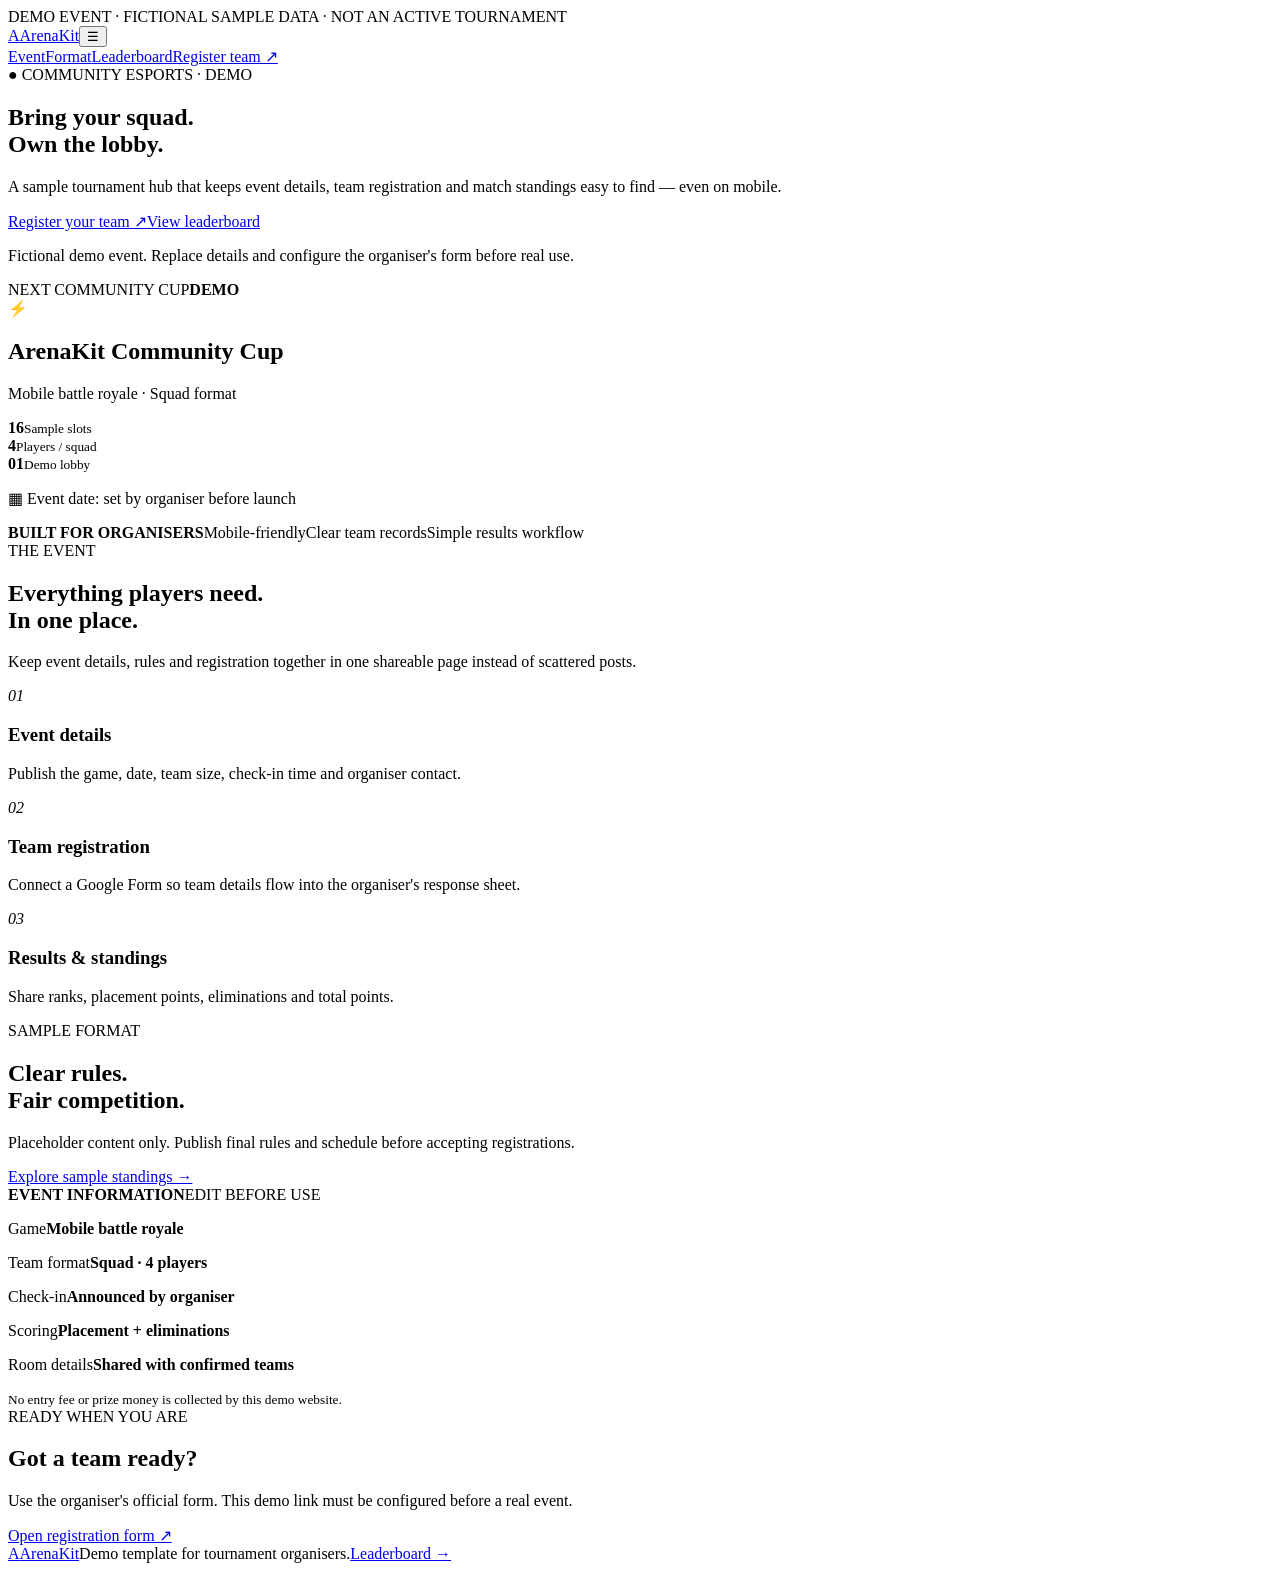
==== index.html @ d6eea29c "Add ArenaKit tournament demo: index.html" ====
<!doctype html>
<html lang="en"><head><meta charset="utf-8"><meta name="viewport" content="width=device-width,initial-scale=1"><meta name="description" content="Tournament setup demo for esports organisers"><title>ArenaKit — Community Cup</title><link rel="stylesheet" href="assets/styles.css"><script defer src="assets/config.js"></script><script defer src="assets/app.js"></script></head>
<body><div class="announcement">DEMO EVENT · FICTIONAL SAMPLE DATA · NOT AN ACTIVE TOURNAMENT</div>
<header class="wrap header"><a class="brand" href="#home"><span class="mark">A</span>ArenaKit</a><button id="menuToggle" aria-label="Toggle navigation" aria-expanded="false">☰</button><nav><a href="#event">Event</a><a href="#format">Format</a><a href="leaderboard.html">Leaderboard</a><a class="navcta" id="navRegister" href="#register">Register team ↗</a></nav></header>
<main id="home"><section class="hero wrap"><div><div class="eyebrow">● COMMUNITY ESPORTS · DEMO</div><h1>Bring your squad.<br><span>Own the lobby.</span></h1><p class="lead">A sample tournament hub that keeps event details, team registration and match standings easy to find — even on mobile.</p><div class="actions"><a class="btn primary" id="heroRegister" href="#register">Register your team ↗</a><a class="btn" href="leaderboard.html">View leaderboard</a></div><p class="note">Fictional demo event. Replace details and configure the organiser's form before real use.</p></div>
<div class="event-card"><div class="topline"><span>NEXT COMMUNITY CUP</span><b class="pill">DEMO</b></div><div class="gameicon">⚡</div><h2>ArenaKit Community Cup</h2><p class="muted">Mobile battle royale · Squad format</p><div class="stats"><div><strong>16</strong><small>Sample slots</small></div><div><strong>4</strong><small>Players / squad</small></div><div><strong>01</strong><small>Demo lobby</small></div></div><p class="muted">▦ Event date: set by organiser before launch</p></div></section>
<div class="strip"><div class="wrap stripin"><b>BUILT FOR ORGANISERS</b><span>Mobile-friendly</span><span>Clear team records</span><span>Simple results workflow</span></div></div>
<section class="wrap section" id="event"><div class="heading"><div><div class="eyebrow">THE EVENT</div><h2>Everything players need.<br><span>In one place.</span></h2></div><p class="muted">Keep event details, rules and registration together in one shareable page instead of scattered posts.</p></div><div class="cards"><article><i>01</i><h3>Event details</h3><p>Publish the game, date, team size, check-in time and organiser contact.</p></article><article><i>02</i><h3>Team registration</h3><p>Connect a Google Form so team details flow into the organiser's response sheet.</p></article><article><i>03</i><h3>Results & standings</h3><p>Share ranks, placement points, eliminations and total points.</p></article></div></section>
<section class="format" id="format"><div class="wrap formatin"><div><div class="eyebrow">SAMPLE FORMAT</div><h2>Clear rules.<br><span>Fair competition.</span></h2><p class="muted">Placeholder content only. Publish final rules and schedule before accepting registrations.</p><a class="textlink" href="leaderboard.html">Explore sample standings →</a></div><div class="rules"><div class="topline"><b>EVENT INFORMATION</b><span class="pill">EDIT BEFORE USE</span></div><p><span>Game</span><strong>Mobile battle royale</strong></p><p><span>Team format</span><strong>Squad · 4 players</strong></p><p><span>Check-in</span><strong>Announced by organiser</strong></p><p><span>Scoring</span><strong>Placement + eliminations</strong></p><p><span>Room details</span><strong>Shared with confirmed teams</strong></p><small>No entry fee or prize money is collected by this demo website.</small></div></div></section>
<section class="wrap section" id="register"><div class="register"><div><div class="eyebrow">READY WHEN YOU ARE</div><h2>Got a team ready?</h2><p class="muted">Use the organiser's official form. This demo link must be configured before a real event.</p></div><a class="btn primary" id="registerButton" href="#register">Open registration form ↗</a></div></section></main>
<footer><div class="wrap foot"><a class="brand" href="#home"><span class="mark">A</span>ArenaKit</a><span>Demo template for tournament organisers.</span><a href="leaderboard.html">Leaderboard →</a></div></footer></body></html>
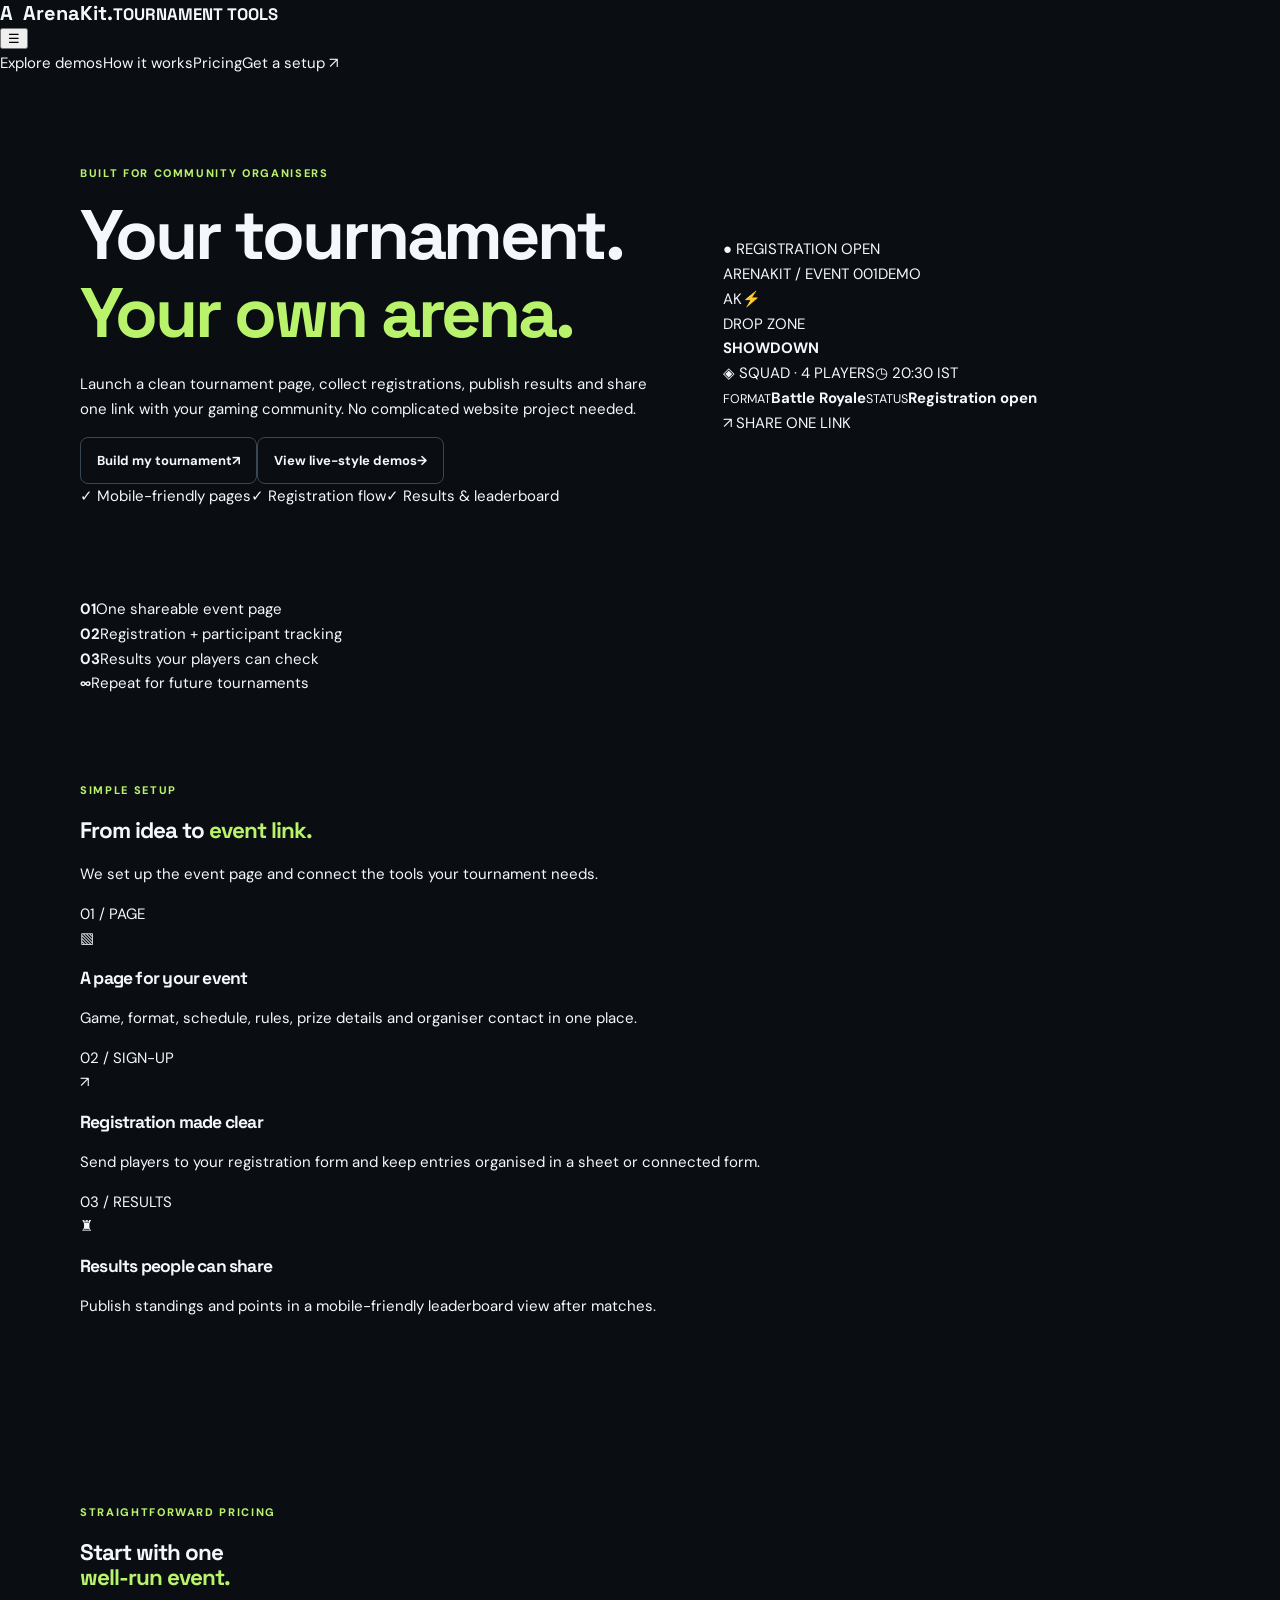
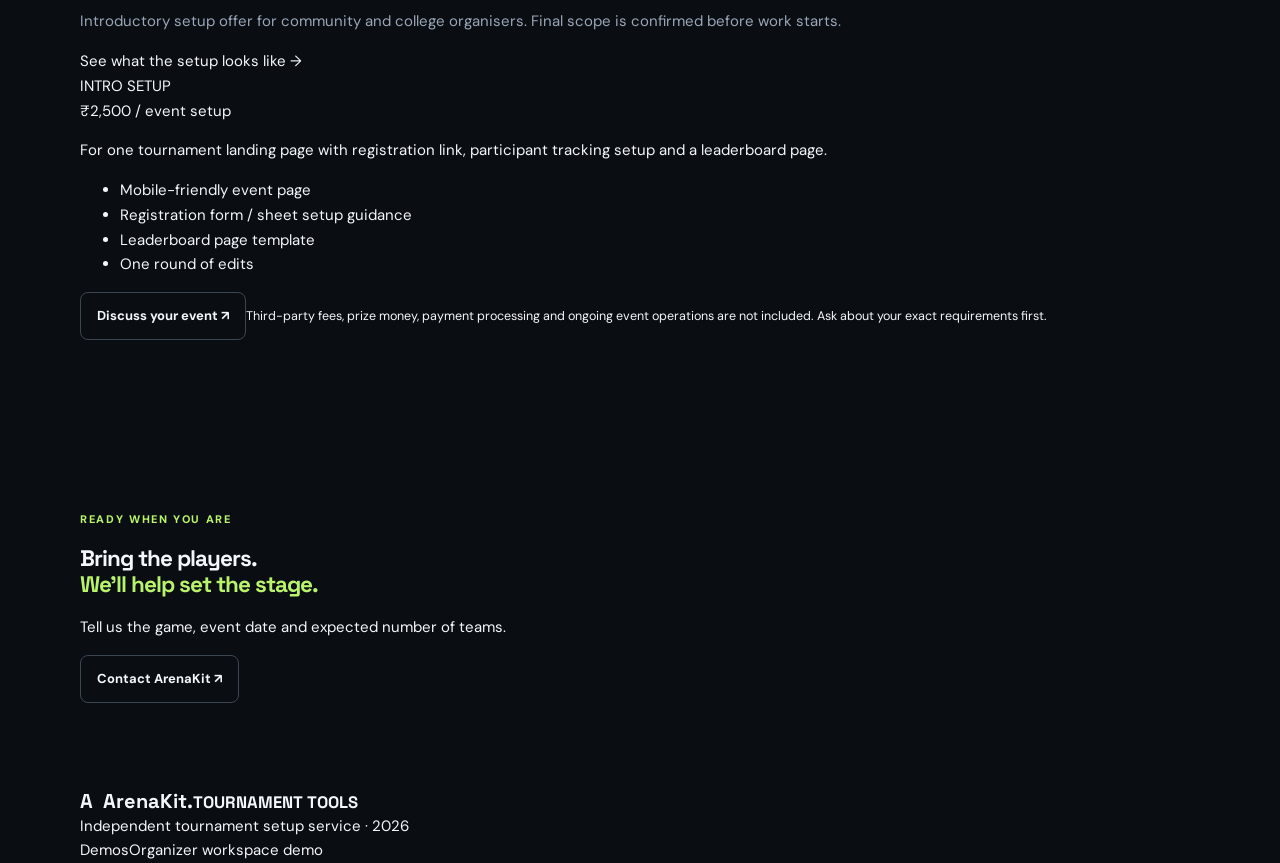
==== commit 856e6814: "Build ArenaKit multi-event MVP" ====
--- a/index.html
+++ b/index.html
@@ -1,11 +1,19 @@
 <!doctype html>
-<html lang="en"><head><meta charset="utf-8"><meta name="viewport" content="width=device-width,initial-scale=1"><meta name="description" content="Tournament setup demo for esports organisers"><title>ArenaKit — Community Cup</title><link rel="stylesheet" href="assets/styles.css"><script defer src="assets/config.js"></script><script defer src="assets/app.js"></script></head>
-<body><div class="announcement">DEMO EVENT · FICTIONAL SAMPLE DATA · NOT AN ACTIVE TOURNAMENT</div>
-<header class="wrap header"><a class="brand" href="#home"><span class="mark">A</span>ArenaKit</a><button id="menuToggle" aria-label="Toggle navigation" aria-expanded="false">☰</button><nav><a href="#event">Event</a><a href="#format">Format</a><a href="leaderboard.html">Leaderboard</a><a class="navcta" id="navRegister" href="#register">Register team ↗</a></nav></header>
-<main id="home"><section class="hero wrap"><div><div class="eyebrow">● COMMUNITY ESPORTS · DEMO</div><h1>Bring your squad.<br><span>Own the lobby.</span></h1><p class="lead">A sample tournament hub that keeps event details, team registration and match standings easy to find — even on mobile.</p><div class="actions"><a class="btn primary" id="heroRegister" href="#register">Register your team ↗</a><a class="btn" href="leaderboard.html">View leaderboard</a></div><p class="note">Fictional demo event. Replace details and configure the organiser's form before real use.</p></div>
-<div class="event-card"><div class="topline"><span>NEXT COMMUNITY CUP</span><b class="pill">DEMO</b></div><div class="gameicon">⚡</div><h2>ArenaKit Community Cup</h2><p class="muted">Mobile battle royale · Squad format</p><div class="stats"><div><strong>16</strong><small>Sample slots</small></div><div><strong>4</strong><small>Players / squad</small></div><div><strong>01</strong><small>Demo lobby</small></div></div><p class="muted">▦ Event date: set by organiser before launch</p></div></section>
-<div class="strip"><div class="wrap stripin"><b>BUILT FOR ORGANISERS</b><span>Mobile-friendly</span><span>Clear team records</span><span>Simple results workflow</span></div></div>
-<section class="wrap section" id="event"><div class="heading"><div><div class="eyebrow">THE EVENT</div><h2>Everything players need.<br><span>In one place.</span></h2></div><p class="muted">Keep event details, rules and registration together in one shareable page instead of scattered posts.</p></div><div class="cards"><article><i>01</i><h3>Event details</h3><p>Publish the game, date, team size, check-in time and organiser contact.</p></article><article><i>02</i><h3>Team registration</h3><p>Connect a Google Form so team details flow into the organiser's response sheet.</p></article><article><i>03</i><h3>Results & standings</h3><p>Share ranks, placement points, eliminations and total points.</p></article></div></section>
-<section class="format" id="format"><div class="wrap formatin"><div><div class="eyebrow">SAMPLE FORMAT</div><h2>Clear rules.<br><span>Fair competition.</span></h2><p class="muted">Placeholder content only. Publish final rules and schedule before accepting registrations.</p><a class="textlink" href="leaderboard.html">Explore sample standings →</a></div><div class="rules"><div class="topline"><b>EVENT INFORMATION</b><span class="pill">EDIT BEFORE USE</span></div><p><span>Game</span><strong>Mobile battle royale</strong></p><p><span>Team format</span><strong>Squad · 4 players</strong></p><p><span>Check-in</span><strong>Announced by organiser</strong></p><p><span>Scoring</span><strong>Placement + eliminations</strong></p><p><span>Room details</span><strong>Shared with confirmed teams</strong></p><small>No entry fee or prize money is collected by this demo website.</small></div></div></section>
-<section class="wrap section" id="register"><div class="register"><div><div class="eyebrow">READY WHEN YOU ARE</div><h2>Got a team ready?</h2><p class="muted">Use the organiser's official form. This demo link must be configured before a real event.</p></div><a class="btn primary" id="registerButton" href="#register">Open registration form ↗</a></div></section></main>
-<footer><div class="wrap foot"><a class="brand" href="#home"><span class="mark">A</span>ArenaKit</a><span>Demo template for tournament organisers.</span><a href="leaderboard.html">Leaderboard →</a></div></footer></body></html>+<html lang="en">
+<head>
+  <meta charset="utf-8"><meta name="viewport" content="width=device-width,initial-scale=1">
+  <meta name="theme-color" content="#090b12">
+  <meta name="description" content="Tournament pages, registrations and leaderboards for esports organisers. Launch your next event with ArenaKit.">
+  <title>ArenaKit — Esports tournament setup, simplified</title>
+  <link rel="stylesheet" href="assets/styles.css">
+</head>
+<body data-page="home">
+<header class="site-header"><a class="brand" href="index.html"><span class="brand-mark">A</span><span>ArenaKit<span class="brand-dot">.</span><small>TOURNAMENT TOOLS</small></span></a><button class="menu-toggle" aria-label="Toggle menu" onclick="document.querySelector('.nav-links').classList.toggle('open')">☰</button><nav class="nav-links"><a href="events.html">Explore demos</a><a href="#how-it-works">How it works</a><a href="#pricing">Pricing</a><a class="nav-cta" href="mailto:hello@arenakit.in?subject=ArenaKit%20setup%20enquiry">Get a setup ↗</a></nav></header>
+<main>
+<section class="hero wrap"><div class="hero-copy"><div class="eyebrow"><span class="pulse"></span> BUILT FOR COMMUNITY ORGANISERS</div><h1>Your tournament.<br><span class="gradient-text">Your own arena.</span></h1><p class="hero-lead">Launch a clean tournament page, collect registrations, publish results and share one link with your gaming community. No complicated website project needed.</p><div class="hero-actions"><a class="btn btn-primary" href="mailto:hello@arenakit.in?subject=I%20want%20an%20ArenaKit%20setup">Build my tournament <span>↗</span></a><a class="btn btn-ghost" href="events.html">View live-style demos <span>→</span></a></div><div class="trust-row"><span>✓ Mobile-friendly pages</span><span>✓ Registration flow</span><span>✓ Results & leaderboard</span></div></div><div class="hero-art"><div class="art-orbit orbit-one"></div><div class="art-orbit orbit-two"></div><div class="floating-tag tag-top">● REGISTRATION OPEN</div><div class="game-card"><div class="game-card-top"><span class="mini-label">ARENAKIT / EVENT 001</span><span class="live-pill">DEMO</span></div><div class="game-emblem">AK<span>⚡</span></div><div class="game-title">DROP ZONE<br><b>SHOWDOWN</b></div><div class="game-meta"><span>◈ SQUAD · 4 PLAYERS</span><span>◷ 20:30 IST</span></div><div class="game-card-bottom"><span><small>FORMAT</small><b>Battle Royale</b></span><span><small>STATUS</small><b class="green">Registration open</b></span></div><div class="fake-progress"><i></i></div></div><div class="floating-tag tag-bottom">↗ SHARE ONE LINK</div></div></section>
+<section class="metrics wrap"><div><strong>01</strong><span>One shareable event page</span></div><div><strong>02</strong><span>Registration + participant tracking</span></div><div><strong>03</strong><span>Results your players can check</span></div><div><strong>∞</strong><span>Repeat for future tournaments</span></div></section>
+<section class="section wrap" id="how-it-works"><div class="section-heading"><div class="eyebrow">SIMPLE SETUP</div><h2>From idea to <span class="gradient-text">event link.</span></h2><p>We set up the event page and connect the tools your tournament needs.</p></div><div class="feature-grid"><article class="feature-card"><span class="feature-number">01 / PAGE</span><div class="feature-icon">▧</div><h3>A page for your event</h3><p>Game, format, schedule, rules, prize details and organiser contact in one place.</p></article><article class="feature-card"><span class="feature-number">02 / SIGN-UP</span><div class="feature-icon">↗</div><h3>Registration made clear</h3><p>Send players to your registration form and keep entries organised in a sheet or connected form.</p></article><article class="feature-card"><span class="feature-number">03 / RESULTS</span><div class="feature-icon">♜</div><h3>Results people can share</h3><p>Publish standings and points in a mobile-friendly leaderboard view after matches.</p></article></div></section>
+<section class="section section-alt" id="pricing"><div class="wrap pricing-layout"><div><div class="eyebrow">STRAIGHTFORWARD PRICING</div><h2>Start with one<br><span class="gradient-text">well-run event.</span></h2><p class="muted">Introductory setup offer for community and college organisers. Final scope is confirmed before work starts.</p><a class="text-link" href="events.html">See what the setup looks like →</a></div><div class="price-card"><span class="price-label">INTRO SETUP</span><div class="price">₹2,500<span> / event setup</span></div><p>For one tournament landing page with registration link, participant tracking setup and a leaderboard page.</p><ul><li>Mobile-friendly event page</li><li>Registration form / sheet setup guidance</li><li>Leaderboard page template</li><li>One round of edits</li></ul><a class="btn btn-primary btn-full" href="mailto:hello@arenakit.in?subject=ArenaKit%20intro%20setup">Discuss your event ↗</a><small class="fine-print">Third-party fees, prize money, payment processing and ongoing event operations are not included. Ask about your exact requirements first.</small></div></div></section>
+<section class="section wrap final-cta"><div class="eyebrow">READY WHEN YOU ARE</div><h2>Bring the players.<br><span class="gradient-text">We’ll help set the stage.</span></h2><p>Tell us the game, event date and expected number of teams.</p><a class="btn btn-primary" href="mailto:hello@arenakit.in?subject=ArenaKit%20tournament%20setup%20enquiry">Contact ArenaKit ↗</a></section>
+</main><footer class="site-footer wrap"><a class="brand" href="index.html"><span class="brand-mark">A</span><span>ArenaKit<span class="brand-dot">.</span><small>TOURNAMENT TOOLS</small></span></a><span>Independent tournament setup service · <span id="year"></span></span><div><a href="events.html">Demos</a><a href="organizer.html">Organizer workspace demo</a></div></footer><script>document.getElementById('year').textContent=new Date().getFullYear()</script>
+</body></html>
--- a/assets/styles.css
+++ b/assets/styles.css
@@ -0,0 +1 @@
+@import url('https://fonts.googleapis.com/css2?family=DM+Sans:wght@400;500;600;700&family=Space+Grotesk:wght@500;600;700&display=swap');:root{--bg:#0a0d12;--panel:#111720;--line:#293441;--text:#f4f7fb;--muted:#9aa7b8;--green:#b8f36b}*{box-sizing:border-box}html{scroll-behavior:smooth}body{margin:0;background:var(--bg);color:var(--text);font:15px/1.65 'DM Sans',sans-serif}a{color:inherit;text-decoration:none}.wrap{width:min(1120px,calc(100% - 40px));margin:auto}.announcement{text-align:center;background:var(--green);color:#11170c;padding:7px;font-size:10px;font-weight:800;letter-spacing:.12em}.header{min-height:76px;display:flex;align-items:center;justify-content:space-between;border-bottom:1px solid #ffffff10;gap:20px}.brand{display:flex;align-items:center;gap:10px;font:700 20px 'Space Grotesk',sans-serif}.mark{display:grid;place-items:center;width:30px;height:30px;background:var(--green);color:#10150c;border-radius:8px}.header nav{display:flex;align-items:center;gap:26px;font-size:13px;color:#bdc7d2}.navcta{border:1px solid #536345;border-radius:8px;padding:9px 12px;color:var(--green)}#menuToggle{display:none}.hero{display:grid;grid-template-columns:1.1fr .9fr;gap:60px;align-items:center;padding-block:88px}.eyebrow{font-size:11px;letter-spacing:.15em;font-weight:800;color:var(--green);margin-bottom:14px}h1,h2,h3{font-family:'Space Grotesk',sans-serif;line-height:1.12;letter-spacing:-.045em}h1{font-size:clamp(42px,6vw,70px);margin:0 0 20px}h1 span,h2 span{color:var(--green)}.lead{color:#aab5c3;max-width:520px;line-height:1.85}.actions{display:flex;gap:12px;flex-wrap:wrap;margin-top:26px}.btn{display:inline-flex;align-items:center;justify-content:center;padding:12px 16px;border:1px solid #3b4653;border-radius:8px;font-size:13px;font-weight:700}.primary{background:var(--green);color:#11170c;border-color:var(--green)}.note{font-size:11px;color:#7f8b9a;margin-top:18px}.event-card,.rules,.cards article,.register{border:1px solid var(--line);border-radius:13px;background:linear-gradient(145deg,#17212c,#10151c);padding:25px}.topline{display:flex;justify-content:space-between;gap:12px;align-items:center;font-size:10px;letter-spacing:.1em;color:#9eabb9}.pill{border:1px solid #536345;color:var(--green);border-radius:30px;padding:4px 8px;font-size:9px}.gameicon{display:grid;place-items:center;width:55px;height:55px;margin-top:25px;background:#b8f36b18;border:1px solid #b8f36b44;border-radius:12px;font-size:26px}.event-card h2{font-size:23px;margin:18px 0 5px}.muted{color:var(--muted)}.stats{display:grid;grid-template-columns:repeat(3,1fr);padding:20px 0;border-block:1px solid var(--line);margin:22px 0}.stats div{display:flex;flex-direction:column}.stats strong{font:700 23px 'Space Grotesk'}.stats small{font-size:10px;color:var(--muted)}.strip{border-block:1px solid #202a35;background:#0e131a}.stripin{display:flex;justify-content:space-between;gap:15px;flex-wrap:wrap;padding:19px 0;font-size:11px;color:#aab5c3}.stripin b{color:var(--green);letter-spacing:.1em}.section{padding-block:85px}.heading{display:flex;justify-content:space-between;gap:40px;align-items:end;margin-bottom:30px}.heading h2,.format h2{font-size:clamp(30px,4vw,43px);margin:0}.heading>p{max-width:390px;font-size:13px}.cards{display:grid;grid-template-columns:repeat(3,1fr);gap:15px}.cards article{background:var(--panel)}.cards i{display:grid;place-items:center;width:36px;height:36px;border-radius:8px;background:#b8f36b18;color:var(--green);font-style:normal;font-weight:700;font-size:12px}.cards h3{font-size:18px;margin:22px 0 8px}.cards p{font-size:13px;color:var(--muted);margin:0}.format{background:#0e131a;border-block:1px solid #202a35;padding:80px 0}.formatin{display:grid;grid-template-columns:.8fr 1.2fr;gap:80px;align-items:center}.textlink{color:var(--green);font-size:13px}.formatin>div>p{font-size:13px}.rules{background:var(--panel)}.rules p{display:flex;justify-content:space-between;gap:15px;padding:12px 0;border-bottom:1px solid var(--line);font-size:12px;margin:0}.rules p span,.rules small{color:var(--muted)}.rules p strong{text-align:right}.rules small{display:block;margin-top:15px;font-size:10px}.register{display:flex;align-items:center;justify-content:space-between;gap:20px;background:#141e17;border-color:#35442e}.register h2{margin:0;font-size:28px}.register p{font-size:13px;margin-bottom:0;max-width:600px}.foot{min-height:80px;display:flex;align-items:center;justify-content:space-between;gap:18px;border-top:1px solid #202a35;font-size:11px;color:var(--muted)}.board{padding-block:45px 85px;min-height:70vh}.board h1{font-size:clamp(42px,5vw,60px);margin:10px 0}.tablewrap{overflow:auto;border:1px solid var(--line);border-radius:10px;margin-top:28px}table{border-collapse:collapse;width:100%;min-width:650px;text-align:left;background:var(--panel)}th,td{padding:15px 18px;border-bottom:1px solid var(--line);font-size:12px}th{color:var(--muted);font-size:10px;text-transform:uppercase;letter-spacing:.08em;background:#151e29}td:last-child{color:var(--green);font-weight:800}.notice{padding:15px;border:1px solid var(--line);border-radius:9px;color:var(--muted);font-size:11px}.header nav.open{display:flex}@media(max-width:760px){.hero{grid-template-columns:1fr;gap:35px;padding-block:60px}.heading{display:block}.formatin{grid-template-columns:1fr;gap:30px}.stripin{justify-content:center}.stripin b{width:100%;text-align:center}.cards{grid-template-columns:1fr}.register{align-items:flex-start;flex-direction:column}}@media(max-width:560px){.wrap{width:calc(100% - 30px)}.header{min-height:65px}.header nav{display:none;position:absolute;top:110px;left:15px;right:15px;z-index:4;flex-direction:column;align-items:stretch;background:#111720;border:1px solid var(--line);border-radius:10px;padding:12px}.header nav a{padding:8px}.header #menuToggle{display:block;background:transparent;color:white;border:1px solid var(--line);border-radius:7px;padding:8px 12px}.hero h1{font-size:43px}.section{padding-block:60px}.format{padding:60px 0}.foot{padding:18px 0;flex-wrap:wrap}.foot span{order:3;width:100%}.register{padding:20px}}@media(prefers-reduced-motion:reduce){html{scroll-behavior:auto}}
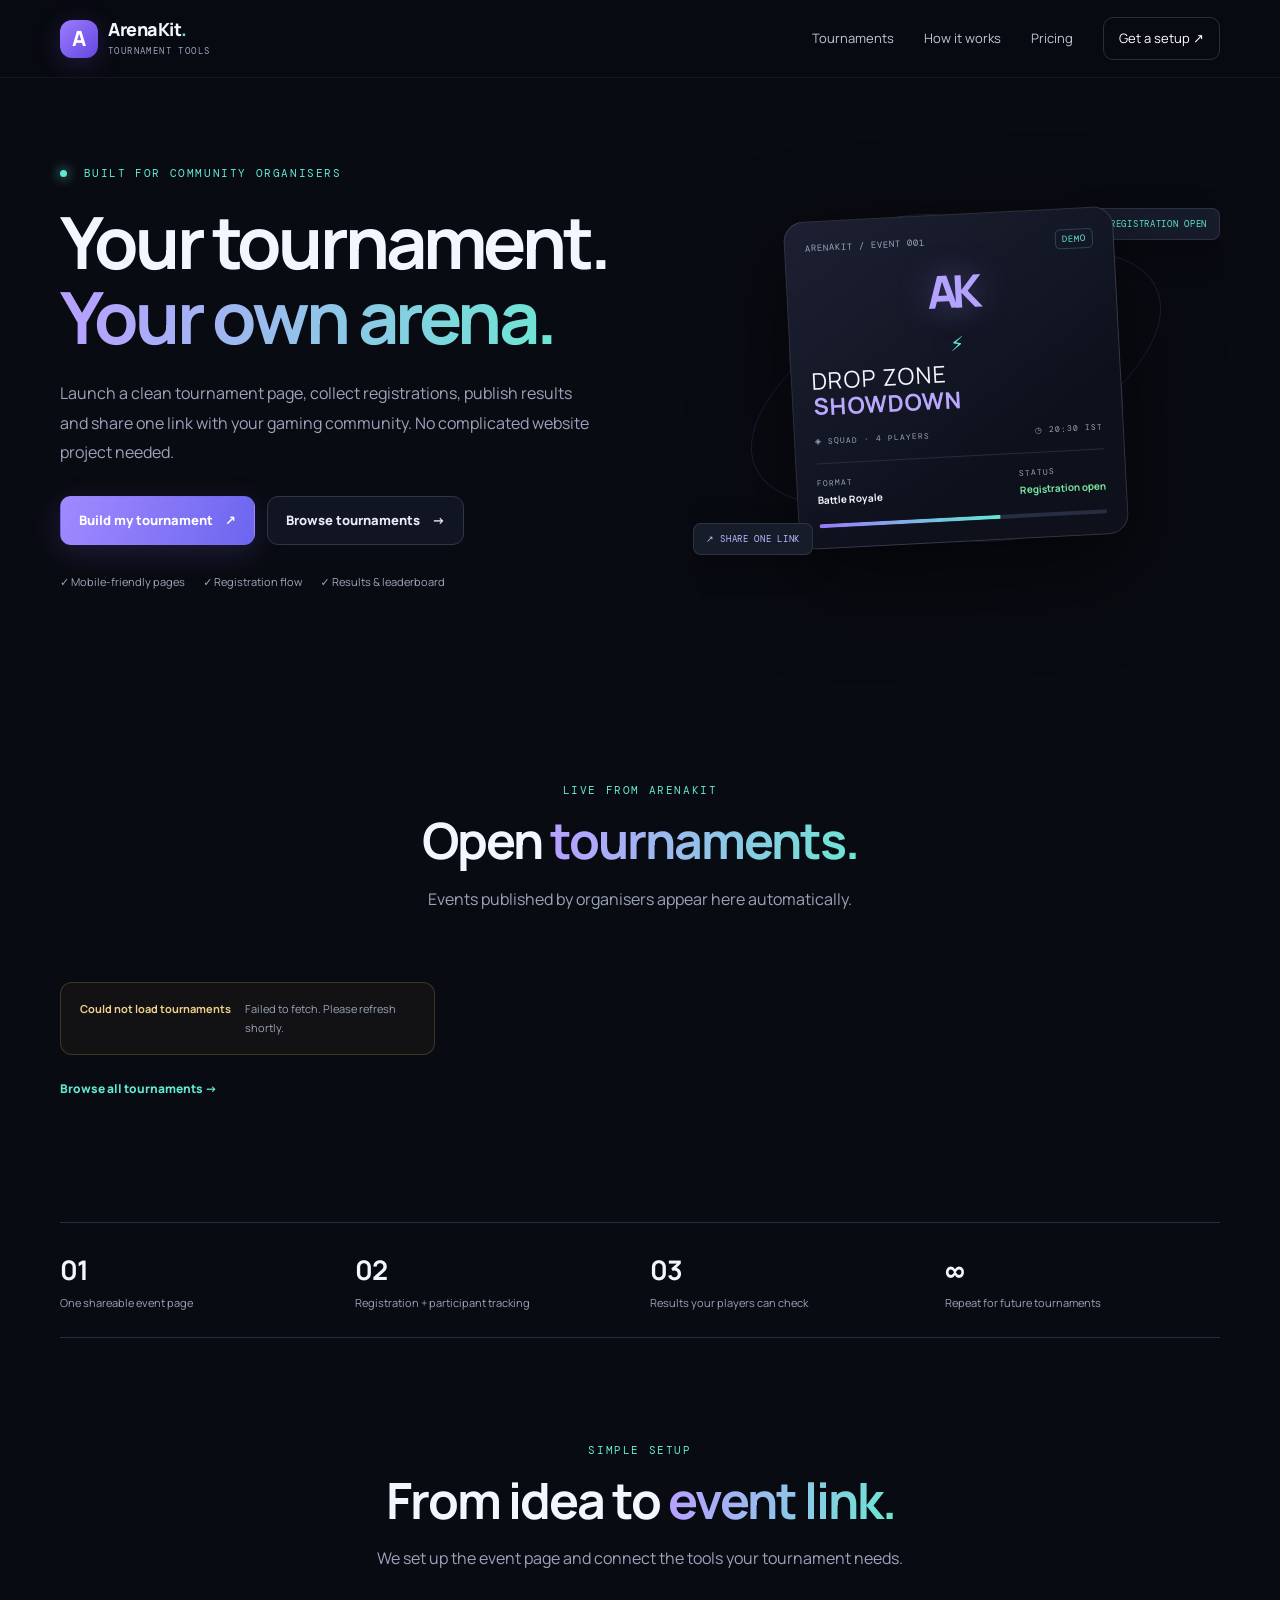
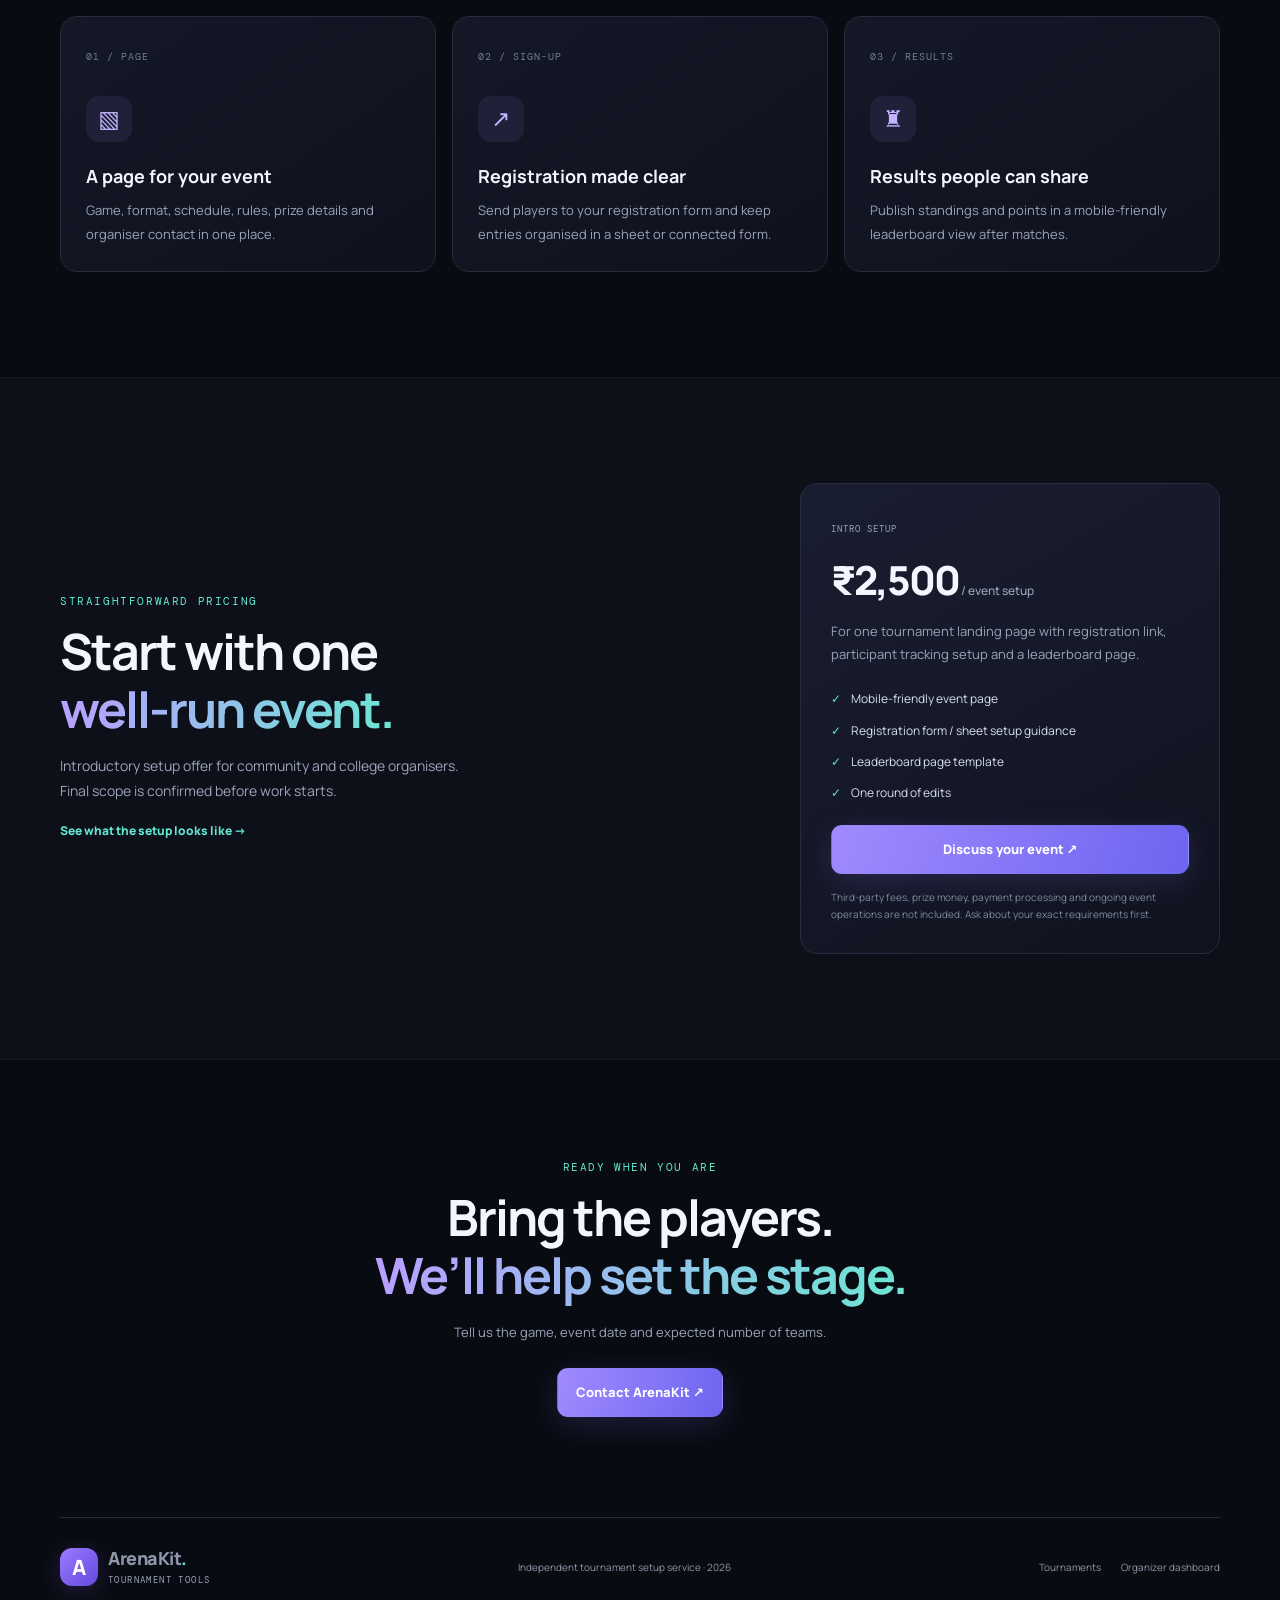
==== commit 24ac804c: "Show live tournaments on ArenaKit homepage" ====
--- a/index.html
+++ b/index.html
@@ -8,12 +8,25 @@
   <link rel="stylesheet" href="assets/styles.css">
 </head>
 <body data-page="home">
-<header class="site-header"><a class="brand" href="index.html"><span class="brand-mark">A</span><span>ArenaKit<span class="brand-dot">.</span><small>TOURNAMENT TOOLS</small></span></a><button class="menu-toggle" aria-label="Toggle menu" onclick="document.querySelector('.nav-links').classList.toggle('open')">☰</button><nav class="nav-links"><a href="events.html">Explore demos</a><a href="#how-it-works">How it works</a><a href="#pricing">Pricing</a><a class="nav-cta" href="mailto:hello@arenakit.in?subject=ArenaKit%20setup%20enquiry">Get a setup ↗</a></nav></header>
+<header class="site-header"><a class="brand" href="index.html"><span class="brand-mark">A</span><span>ArenaKit<span class="brand-dot">.</span><small>TOURNAMENT TOOLS</small></span></a><button class="menu-toggle" aria-label="Toggle menu" onclick="document.querySelector('.nav-links').classList.toggle('open')">☰</button><nav class="nav-links"><a href="events.html">Tournaments</a><a href="#how-it-works">How it works</a><a href="#pricing">Pricing</a><a class="nav-cta" href="mailto:hello@arenakit.in?subject=ArenaKit%20setup%20enquiry">Get a setup ↗</a></nav></header>
 <main>
-<section class="hero wrap"><div class="hero-copy"><div class="eyebrow"><span class="pulse"></span> BUILT FOR COMMUNITY ORGANISERS</div><h1>Your tournament.<br><span class="gradient-text">Your own arena.</span></h1><p class="hero-lead">Launch a clean tournament page, collect registrations, publish results and share one link with your gaming community. No complicated website project needed.</p><div class="hero-actions"><a class="btn btn-primary" href="mailto:hello@arenakit.in?subject=I%20want%20an%20ArenaKit%20setup">Build my tournament <span>↗</span></a><a class="btn btn-ghost" href="events.html">View live-style demos <span>→</span></a></div><div class="trust-row"><span>✓ Mobile-friendly pages</span><span>✓ Registration flow</span><span>✓ Results & leaderboard</span></div></div><div class="hero-art"><div class="art-orbit orbit-one"></div><div class="art-orbit orbit-two"></div><div class="floating-tag tag-top">● REGISTRATION OPEN</div><div class="game-card"><div class="game-card-top"><span class="mini-label">ARENAKIT / EVENT 001</span><span class="live-pill">DEMO</span></div><div class="game-emblem">AK<span>⚡</span></div><div class="game-title">DROP ZONE<br><b>SHOWDOWN</b></div><div class="game-meta"><span>◈ SQUAD · 4 PLAYERS</span><span>◷ 20:30 IST</span></div><div class="game-card-bottom"><span><small>FORMAT</small><b>Battle Royale</b></span><span><small>STATUS</small><b class="green">Registration open</b></span></div><div class="fake-progress"><i></i></div></div><div class="floating-tag tag-bottom">↗ SHARE ONE LINK</div></div></section>
+<section class="hero wrap"><div class="hero-copy"><div class="eyebrow"><span class="pulse"></span> BUILT FOR COMMUNITY ORGANISERS</div><h1>Your tournament.<br><span class="gradient-text">Your own arena.</span></h1><p class="hero-lead">Launch a clean tournament page, collect registrations, publish results and share one link with your gaming community. No complicated website project needed.</p><div class="hero-actions"><a class="btn btn-primary" href="mailto:hello@arenakit.in?subject=I%20want%20an%20ArenaKit%20setup">Build my tournament <span>↗</span></a><a class="btn btn-ghost" href="events.html">Browse tournaments <span>→</span></a></div><div class="trust-row"><span>✓ Mobile-friendly pages</span><span>✓ Registration flow</span><span>✓ Results & leaderboard</span></div></div><div class="hero-art"><div class="art-orbit orbit-one"></div><div class="art-orbit orbit-two"></div><div class="floating-tag tag-top">● REGISTRATION OPEN</div><div class="game-card"><div class="game-card-top"><span class="mini-label">ARENAKIT / EVENT 001</span><span class="live-pill">DEMO</span></div><div class="game-emblem">AK<span>⚡</span></div><div class="game-title">DROP ZONE<br><b>SHOWDOWN</b></div><div class="game-meta"><span>◈ SQUAD · 4 PLAYERS</span><span>◷ 20:30 IST</span></div><div class="game-card-bottom"><span><small>FORMAT</small><b>Battle Royale</b></span><span><small>STATUS</small><b class="green">Registration open</b></span></div><div class="fake-progress"><i></i></div></div><div class="floating-tag tag-bottom">↗ SHARE ONE LINK</div></div></section>
+<section class="section wrap" id="live-tournaments"><div class="section-heading"><div class="eyebrow">LIVE FROM ARENAKIT</div><h2>Open <span class="gradient-text">tournaments.</span></h2><p>Events published by organisers appear here automatically.</p></div><div id="home-event-grid" class="event-grid"><div class="empty-state">Loading tournaments…</div></div><p style="margin-top:20px"><a class="text-link" href="events.html">Browse all tournaments →</a></p></section>
 <section class="metrics wrap"><div><strong>01</strong><span>One shareable event page</span></div><div><strong>02</strong><span>Registration + participant tracking</span></div><div><strong>03</strong><span>Results your players can check</span></div><div><strong>∞</strong><span>Repeat for future tournaments</span></div></section>
 <section class="section wrap" id="how-it-works"><div class="section-heading"><div class="eyebrow">SIMPLE SETUP</div><h2>From idea to <span class="gradient-text">event link.</span></h2><p>We set up the event page and connect the tools your tournament needs.</p></div><div class="feature-grid"><article class="feature-card"><span class="feature-number">01 / PAGE</span><div class="feature-icon">▧</div><h3>A page for your event</h3><p>Game, format, schedule, rules, prize details and organiser contact in one place.</p></article><article class="feature-card"><span class="feature-number">02 / SIGN-UP</span><div class="feature-icon">↗</div><h3>Registration made clear</h3><p>Send players to your registration form and keep entries organised in a sheet or connected form.</p></article><article class="feature-card"><span class="feature-number">03 / RESULTS</span><div class="feature-icon">♜</div><h3>Results people can share</h3><p>Publish standings and points in a mobile-friendly leaderboard view after matches.</p></article></div></section>
 <section class="section section-alt" id="pricing"><div class="wrap pricing-layout"><div><div class="eyebrow">STRAIGHTFORWARD PRICING</div><h2>Start with one<br><span class="gradient-text">well-run event.</span></h2><p class="muted">Introductory setup offer for community and college organisers. Final scope is confirmed before work starts.</p><a class="text-link" href="events.html">See what the setup looks like →</a></div><div class="price-card"><span class="price-label">INTRO SETUP</span><div class="price">₹2,500<span> / event setup</span></div><p>For one tournament landing page with registration link, participant tracking setup and a leaderboard page.</p><ul><li>Mobile-friendly event page</li><li>Registration form / sheet setup guidance</li><li>Leaderboard page template</li><li>One round of edits</li></ul><a class="btn btn-primary btn-full" href="mailto:hello@arenakit.in?subject=ArenaKit%20intro%20setup">Discuss your event ↗</a><small class="fine-print">Third-party fees, prize money, payment processing and ongoing event operations are not included. Ask about your exact requirements first.</small></div></div></section>
 <section class="section wrap final-cta"><div class="eyebrow">READY WHEN YOU ARE</div><h2>Bring the players.<br><span class="gradient-text">We’ll help set the stage.</span></h2><p>Tell us the game, event date and expected number of teams.</p><a class="btn btn-primary" href="mailto:hello@arenakit.in?subject=ArenaKit%20tournament%20setup%20enquiry">Contact ArenaKit ↗</a></section>
-</main><footer class="site-footer wrap"><a class="brand" href="index.html"><span class="brand-mark">A</span><span>ArenaKit<span class="brand-dot">.</span><small>TOURNAMENT TOOLS</small></span></a><span>Independent tournament setup service · <span id="year"></span></span><div><a href="events.html">Demos</a><a href="organizer.html">Organizer workspace demo</a></div></footer><script>document.getElementById('year').textContent=new Date().getFullYear()</script>
-</body></html>+</main><footer class="site-footer wrap"><a class="brand" href="index.html"><span class="brand-mark">A</span><span>ArenaKit<span class="brand-dot">.</span><small>TOURNAMENT TOOLS</small></span></a><span>Independent tournament setup service · <span id="year"></span></span><div><a href="events.html">Tournaments</a><a href="organizer.html">Organizer dashboard</a></div></footer><script>document.getElementById('year').textContent=new Date().getFullYear()</script>
+<script src="assets/config.js"></script><script>
+(async function(){
+ const root=document.getElementById("home-event-grid"); if(!root)return;
+ const api=(window.ARENAKIT_CONFIG||{}).apiBase||"https://arenakit-api.onrender.com";
+ const esc=v=>String(v??"").replace(/[&<>"']/g,c=>({"&":"&amp;","<":"&lt;",">":"&gt;",'"':"&quot;","'":"&#39;"}[c]));
+ const cover=g=>String(g).toLowerCase().includes("valorant")?"cover-valorant":String(g).toLowerCase().includes("free fire")?"cover-fire":"cover-bgmi";
+ try{
+  const res=await fetch(api+"/api/tournaments"); if(!res.ok)throw new Error("API returned "+res.status);
+  const events=await res.json();
+  root.innerHTML=events.length?events.slice(0,3).map(e=>'<article class="event-card"><div class="event-cover '+cover(e.game)+'"><span class="game-chip">'+esc(e.game)+'</span><span class="cover-mark">AK<span>⚡</span></span><span class="cover-status">REGISTRATION OPEN</span></div><div class="event-card-body"><div class="event-meta"><span>◈ '+esc(e.format)+'</span><span>◷ '+esc(e.location)+'</span></div><h2>'+esc(e.name)+'</h2><p>'+esc(e.description||"Tournament hosted on ArenaKit.")+'</p><div class="event-card-footer"><span class="demo-label">'+esc(e.registration_count||0)+' registered · '+esc(e.slots)+' slots</span><a class="text-link" href="tournament.html?id='+e.id+'">View tournament →</a></div></div></article>').join(""):'<div class="empty-state">No tournaments published yet. Organisers can create one from the organizer dashboard.</div>';
+ }catch(e){root.innerHTML='<div class="notice notice-warn"><b>Could not load tournaments</b><span>'+esc(e.message)+'. Please refresh shortly.</span></div>';}
+})();
+</script></body></html>
--- a/assets/styles.css
+++ b/assets/styles.css
@@ -1 +1,5 @@
-@import url('https://fonts.googleapis.com/css2?family=DM+Sans:wght@400;500;600;700&family=Space+Grotesk:wght@500;600;700&display=swap');:root{--bg:#0a0d12;--panel:#111720;--line:#293441;--text:#f4f7fb;--muted:#9aa7b8;--green:#b8f36b}*{box-sizing:border-box}html{scroll-behavior:smooth}body{margin:0;background:var(--bg);color:var(--text);font:15px/1.65 'DM Sans',sans-serif}a{color:inherit;text-decoration:none}.wrap{width:min(1120px,calc(100% - 40px));margin:auto}.announcement{text-align:center;background:var(--green);color:#11170c;padding:7px;font-size:10px;font-weight:800;letter-spacing:.12em}.header{min-height:76px;display:flex;align-items:center;justify-content:space-between;border-bottom:1px solid #ffffff10;gap:20px}.brand{display:flex;align-items:center;gap:10px;font:700 20px 'Space Grotesk',sans-serif}.mark{display:grid;place-items:center;width:30px;height:30px;background:var(--green);color:#10150c;border-radius:8px}.header nav{display:flex;align-items:center;gap:26px;font-size:13px;color:#bdc7d2}.navcta{border:1px solid #536345;border-radius:8px;padding:9px 12px;color:var(--green)}#menuToggle{display:none}.hero{display:grid;grid-template-columns:1.1fr .9fr;gap:60px;align-items:center;padding-block:88px}.eyebrow{font-size:11px;letter-spacing:.15em;font-weight:800;color:var(--green);margin-bottom:14px}h1,h2,h3{font-family:'Space Grotesk',sans-serif;line-height:1.12;letter-spacing:-.045em}h1{font-size:clamp(42px,6vw,70px);margin:0 0 20px}h1 span,h2 span{color:var(--green)}.lead{color:#aab5c3;max-width:520px;line-height:1.85}.actions{display:flex;gap:12px;flex-wrap:wrap;margin-top:26px}.btn{display:inline-flex;align-items:center;justify-content:center;padding:12px 16px;border:1px solid #3b4653;border-radius:8px;font-size:13px;font-weight:700}.primary{background:var(--green);color:#11170c;border-color:var(--green)}.note{font-size:11px;color:#7f8b9a;margin-top:18px}.event-card,.rules,.cards article,.register{border:1px solid var(--line);border-radius:13px;background:linear-gradient(145deg,#17212c,#10151c);padding:25px}.topline{display:flex;justify-content:space-between;gap:12px;align-items:center;font-size:10px;letter-spacing:.1em;color:#9eabb9}.pill{border:1px solid #536345;color:var(--green);border-radius:30px;padding:4px 8px;font-size:9px}.gameicon{display:grid;place-items:center;width:55px;height:55px;margin-top:25px;background:#b8f36b18;border:1px solid #b8f36b44;border-radius:12px;font-size:26px}.event-card h2{font-size:23px;margin:18px 0 5px}.muted{color:var(--muted)}.stats{display:grid;grid-template-columns:repeat(3,1fr);padding:20px 0;border-block:1px solid var(--line);margin:22px 0}.stats div{display:flex;flex-direction:column}.stats strong{font:700 23px 'Space Grotesk'}.stats small{font-size:10px;color:var(--muted)}.strip{border-block:1px solid #202a35;background:#0e131a}.stripin{display:flex;justify-content:space-between;gap:15px;flex-wrap:wrap;padding:19px 0;font-size:11px;color:#aab5c3}.stripin b{color:var(--green);letter-spacing:.1em}.section{padding-block:85px}.heading{display:flex;justify-content:space-between;gap:40px;align-items:end;margin-bottom:30px}.heading h2,.format h2{font-size:clamp(30px,4vw,43px);margin:0}.heading>p{max-width:390px;font-size:13px}.cards{display:grid;grid-template-columns:repeat(3,1fr);gap:15px}.cards article{background:var(--panel)}.cards i{display:grid;place-items:center;width:36px;height:36px;border-radius:8px;background:#b8f36b18;color:var(--green);font-style:normal;font-weight:700;font-size:12px}.cards h3{font-size:18px;margin:22px 0 8px}.cards p{font-size:13px;color:var(--muted);margin:0}.format{background:#0e131a;border-block:1px solid #202a35;padding:80px 0}.formatin{display:grid;grid-template-columns:.8fr 1.2fr;gap:80px;align-items:center}.textlink{color:var(--green);font-size:13px}.formatin>div>p{font-size:13px}.rules{background:var(--panel)}.rules p{display:flex;justify-content:space-between;gap:15px;padding:12px 0;border-bottom:1px solid var(--line);font-size:12px;margin:0}.rules p span,.rules small{color:var(--muted)}.rules p strong{text-align:right}.rules small{display:block;margin-top:15px;font-size:10px}.register{display:flex;align-items:center;justify-content:space-between;gap:20px;background:#141e17;border-color:#35442e}.register h2{margin:0;font-size:28px}.register p{font-size:13px;margin-bottom:0;max-width:600px}.foot{min-height:80px;display:flex;align-items:center;justify-content:space-between;gap:18px;border-top:1px solid #202a35;font-size:11px;color:var(--muted)}.board{padding-block:45px 85px;min-height:70vh}.board h1{font-size:clamp(42px,5vw,60px);margin:10px 0}.tablewrap{overflow:auto;border:1px solid var(--line);border-radius:10px;margin-top:28px}table{border-collapse:collapse;width:100%;min-width:650px;text-align:left;background:var(--panel)}th,td{padding:15px 18px;border-bottom:1px solid var(--line);font-size:12px}th{color:var(--muted);font-size:10px;text-transform:uppercase;letter-spacing:.08em;background:#151e29}td:last-child{color:var(--green);font-weight:800}.notice{padding:15px;border:1px solid var(--line);border-radius:9px;color:var(--muted);font-size:11px}.header nav.open{display:flex}@media(max-width:760px){.hero{grid-template-columns:1fr;gap:35px;padding-block:60px}.heading{display:block}.formatin{grid-template-columns:1fr;gap:30px}.stripin{justify-content:center}.stripin b{width:100%;text-align:center}.cards{grid-template-columns:1fr}.register{align-items:flex-start;flex-direction:column}}@media(max-width:560px){.wrap{width:calc(100% - 30px)}.header{min-height:65px}.header nav{display:none;position:absolute;top:110px;left:15px;right:15px;z-index:4;flex-direction:column;align-items:stretch;background:#111720;border:1px solid var(--line);border-radius:10px;padding:12px}.header nav a{padding:8px}.header #menuToggle{display:block;background:transparent;color:white;border:1px solid var(--line);border-radius:7px;padding:8px 12px}.hero h1{font-size:43px}.section{padding-block:60px}.format{padding:60px 0}.foot{padding:18px 0;flex-wrap:wrap}.foot span{order:3;width:100%}.register{padding:20px}}@media(prefers-reduced-motion:reduce){html{scroll-behavior:auto}}+@import url('https://fonts.googleapis.com/css2?family=DM+Mono:wght@400;500&family=Manrope:wght@400;500;600;700;800&display=swap');
+:root{--bg:#090b12;--panel:#111522;--panel2:#151a2a;--line:#262c3e;--text:#f4f6ff;--muted:#9ba4ba;--purple:#9b7bff;--cyan:#62e8d1;--green:#78e6a0;--font:'Manrope',system-ui,sans-serif;--mono:'DM Mono',monospace}
+*{box-sizing:border-box}html{scroll-behavior:smooth}body{margin:0;background:var(--bg);color:var(--text);font-family:var(--font);line-height:1.6}a{color:inherit;text-decoration:none}button,input,select,textarea{font:inherit}button,a{ -webkit-tap-highlight-color:transparent}.wrap{width:min(1160px,calc(100% - 40px));margin-inline:auto}.site-header{height:78px;padding:0 max(20px,calc((100% - 1160px)/2));display:flex;align-items:center;justify-content:space-between;border-bottom:1px solid #ffffff0c;background:#090b12eF;position:sticky;top:0;z-index:20;backdrop-filter:blur(18px)}.brand{display:flex;align-items:center;gap:10px;font-weight:800;font-size:18px;letter-spacing:-.5px;line-height:1.1}.brand-mark{display:grid;place-items:center;width:38px;height:38px;background:linear-gradient(135deg,var(--purple),#6548df);border-radius:12px;color:#fff;font-size:21px;box-shadow:0 5px 24px #8764ff33}.brand-dot{color:var(--cyan)}.brand small{display:block;margin-top:5px;font:9px var(--mono);letter-spacing:1.4px;color:var(--muted)}.nav-links{display:flex;align-items:center;gap:30px;font-size:13px;color:#c0c6d6}.nav-links>a:not(.nav-cta):hover,.site-footer a:hover{color:var(--cyan)}.nav-cta{border:1px solid #ffffff25;border-radius:10px;padding:10px 15px;color:white!important}.nav-cta:hover{background:#ffffff0b}.menu-toggle{display:none;background:none;color:white;border:0;font-size:24px}.hero{min-height:600px;display:grid;grid-template-columns:1.05fr .95fr;align-items:center;gap:50px;padding-top:64px;padding-bottom:64px}.eyebrow{font:11px var(--mono);letter-spacing:1.6px;color:var(--cyan)}.pulse{display:inline-block;width:7px;height:7px;border-radius:50%;background:var(--cyan);margin-right:8px;box-shadow:0 0 12px var(--cyan)}h1,h2,h3,p{margin-top:0}.hero h1,.page-intro h1{font-size:clamp(42px,6vw,72px);letter-spacing:-3.8px;line-height:1.05;margin:24px 0}.gradient-text{background:linear-gradient(100deg,#b6a1ff 5%,#6be7d2 100%);color:transparent;background-clip:text;-webkit-background-clip:text}.hero-lead,.page-intro>p,.section-heading>p{font-size:16px;color:var(--muted);max-width:540px;line-height:1.85}.hero-actions{display:flex;gap:12px;flex-wrap:wrap;margin-top:28px}.btn{display:inline-flex;align-items:center;justify-content:center;gap:12px;padding:13px 18px;border:1px solid transparent;border-radius:11px;font-weight:800;font-size:13px;cursor:pointer;transition:transform .2s,background .2s}.btn:hover{transform:translateY(-2px)}.btn-primary{background:linear-gradient(110deg,#a18aff,#6c65ef);color:white;box-shadow:0 8px 30px #8874ff2b}.btn-ghost{border-color:#30364a;background:#111522;color:#e9ecf8}.btn-small{padding:8px 11px;font-size:11px}.btn-full{width:100%}.trust-row{display:flex;flex-wrap:wrap;gap:18px;margin-top:28px;color:#9da8bb;font-size:11px}.hero-art{position:relative;min-height:430px;display:grid;place-items:center;isolation:isolate}.hero-art:before{content:"";position:absolute;width:340px;height:340px;background:radial-gradient(circle,#775be52c,transparent 70%);z-index:-2}.art-orbit{position:absolute;border:1px solid #a18aff25;border-radius:50%;transform:rotate(-24deg)}.orbit-one{width:440px;height:200px}.orbit-two{width:360px;height:300px;transform:rotate(42deg)}.game-card{width:min(330px,90%);position:relative;padding:20px;border:1px solid #ffffff20;border-radius:20px;background:linear-gradient(145deg,#1c2032,#0e111c 70%);box-shadow:0 30px 90px #0008;transform:rotate(-3deg)}.game-card-top,.game-meta,.game-card-bottom{display:flex;justify-content:space-between;gap:12px}.mini-label,.live-pill,.game-meta,.game-card-bottom small,.price-label{font:9px var(--mono);letter-spacing:1px;color:var(--muted)}.live-pill{color:var(--cyan);border:1px solid #62e8d13a;border-radius:5px;padding:3px 6px}.game-emblem{height:105px;display:grid;place-items:center;font-size:45px;font-weight:800;letter-spacing:-6px;color:#b4a2ff;text-shadow:0 0 35px #a18aff66}.game-emblem span,.cover-mark span{color:var(--cyan);font-size:20px}.game-title{font-size:23px;line-height:1.15;letter-spacing:1px}.game-title b{color:#b9a8ff}.game-meta{margin-top:16px;font-size:8px}.game-card-bottom{border-top:1px solid var(--line);margin-top:17px;padding-top:14px}.game-card-bottom span{display:grid;gap:4px}.game-card-bottom small{font-size:8px}.game-card-bottom b{font-size:10px}.green{color:var(--green)}.fake-progress{height:4px;background:#282e42;border-radius:9px;margin-top:16px;overflow:hidden}.fake-progress i{display:block;width:63%;height:100%;background:linear-gradient(90deg,var(--purple),var(--cyan))}.floating-tag{position:absolute;background:#171c2b;border:1px solid #ffffff1a;border-radius:8px;padding:9px 12px;font:9px var(--mono);letter-spacing:.7px;box-shadow:0 10px 30px #0004}.tag-top{top:45px;right:0;color:var(--cyan)}.tag-bottom{bottom:38px;left:0;color:#c3b6ff}.metrics{display:grid;grid-template-columns:repeat(4,1fr);border-block:1px solid var(--line);padding:25px 0;gap:20px}.metrics div{display:grid;gap:3px}.metrics strong{font-size:27px;letter-spacing:-1px}.metrics span{font-size:11px;color:var(--muted)}.section{padding-top:105px;padding-bottom:105px}.section-heading{text-align:center;margin:0 auto 42px;max-width:650px}.section-heading h2,.pricing-layout h2,.final-cta h2{font-size:clamp(34px,4vw,50px);letter-spacing:-2px;line-height:1.15;margin:15px 0}.section-heading>p{margin-inline:auto}.feature-grid{display:grid;grid-template-columns:repeat(3,1fr);gap:16px}.feature-card,.panel,.price-card{border:1px solid var(--line);background:linear-gradient(145deg,#141827,#0f121d);border-radius:17px;padding:25px}.feature-number{font:10px var(--mono);letter-spacing:1px;color:#737d96}.feature-icon{width:46px;height:46px;display:grid;place-items:center;border-radius:13px;background:#a18aff17;color:#c2b4ff;font-size:23px;margin:28px 0 20px}.feature-card h3{font-size:18px;margin-bottom:9px}.feature-card p,.price-card>p{font-size:13px;color:var(--muted);line-height:1.8;margin-bottom:0}.section-alt{background:#0d1019;border-block:1px solid #ffffff08}.pricing-layout{display:grid;grid-template-columns:1fr 420px;gap:80px;align-items:center}.muted{color:var(--muted)}.pricing-layout>div:first-child>p{max-width:410px;line-height:1.8;font-size:14px}.text-link{font-size:12px;font-weight:800;color:var(--cyan)}.price-card{padding:30px;background:linear-gradient(150deg,#191d30,#10131e)}.price{font-size:40px;font-weight:800;letter-spacing:-2px;margin:8px 0}.price>span{font-size:12px;letter-spacing:0;color:var(--muted);font-weight:500}.price-card ul{list-style:none;padding:0;margin:23px 0;display:grid;gap:12px;font-size:12px;color:#d9deeb}.price-card li:before{content:"✓";color:var(--cyan);margin-right:10px}.fine-print{display:block;font-size:10px;line-height:1.7;color:#7f899e;margin-top:15px}.final-cta{text-align:center;padding-top:100px;padding-bottom:100px}.final-cta p{color:var(--muted);font-size:13px;margin:18px 0 25px}.site-footer{min-height:100px;border-top:1px solid var(--line);display:flex;align-items:center;justify-content:space-between;gap:20px;color:#8f98ab;font-size:10px}.site-footer>div{display:flex;gap:20px}.page-main{min-height:70vh;padding-top:60px;padding-bottom:70px}.page-intro{max-width:720px;margin-bottom:38px}.page-intro h1{font-size:clamp(40px,5vw,62px);margin:15px 0}.page-intro>p{font-size:14px}.event-grid{display:grid;grid-template-columns:repeat(3,1fr);gap:18px}.event-card{border:1px solid var(--line);background:#111522;border-radius:16px;overflow:hidden;min-width:0}.event-cover{height:180px;position:relative;display:flex;align-items:center;justify-content:center;overflow:hidden;background:radial-gradient(circle at 50% 55%,#6551a9 0,transparent 48%),linear-gradient(135deg,#20233a,#10131f)}.event-cover:after,.tournament-banner:after{content:"";position:absolute;inset:0;background:linear-gradient(125deg,transparent 35%,#ffffff0a 35.2%,transparent 36%),linear-gradient(45deg,transparent 65%,#ffffff0a 65.2%,transparent 66%)}.cover-valorant{background:radial-gradient(circle at 50% 50%,#b8435b 0,transparent 50%),linear-gradient(135deg,#351d31,#10131f)}.cover-fire{background:radial-gradient(circle at 50% 50%,#c56a36 0,transparent 50%),linear-gradient(135deg,#42261f,#10131f)}.game-chip,.cover-status,.demo-ribbon{position:absolute;z-index:2;top:14px;font:9px var(--mono);letter-spacing:.8px;padding:6px 8px;border-radius:5px;background:#090b12b8;border:1px solid #ffffff1c}.game-chip{left:14px}.cover-status{right:14px;color:var(--cyan)}.cover-mark{font-size:54px;font-weight:800;letter-spacing:-7px;color:#c3b6ff;text-shadow:0 0 35px #a18aff88;z-index:1}.event-card-body{padding:19px}.event-meta{display:flex;flex-wrap:wrap;gap:12px;color:#8d97ac;font:9px var(--mono)}.event-card h2{font-size:20px;margin:13px 0 7px;letter-spacing:-.5px}.event-card p{font-size:11px;color:var(--muted);line-height:1.8;min-height:58px}.event-card-footer{display:flex;justify-content:space-between;align-items:center;gap:10px;border-top:1px solid var(--line);padding-top:14px}.demo-label{font:9px var(--mono);letter-spacing:.8px;color:#a79aff}.notice{display:flex;gap:14px;padding:17px 19px;border:1px solid #a18aff33;background:#a18aff0b;border-radius:12px;margin-top:26px;font-size:11px;color:var(--muted);line-height:1.7}.notice b{color:#c7bbff;white-space:nowrap}.notice-warn{border-color:#e9bd5c35;background:#e9bd5c0b}.notice-warn b{color:#f0d18b}.back-link{display:inline-block;color:var(--muted);font-size:12px;margin-bottom:25px}.tournament-hero{display:grid;grid-template-columns:.9fr 1.1fr;gap:38px;align-items:center}.tournament-banner{height:320px;border:1px solid #ffffff1c;border-radius:20px;position:relative;display:grid;place-items:center;overflow:hidden;background:radial-gradient(circle at 50% 50%,#6551a9 0,transparent 50%),linear-gradient(135deg,#20233a,#10131f)}.cover-mark-large{font-size:88px}.demo-ribbon{top:auto;bottom:15px;right:15px;color:var(--cyan)}.tournament-heading h1{font-size:clamp(36px,5vw,58px);line-height:1.1;letter-spacing:-2px;margin:14px 0}.tournament-heading>p{font-size:13px;line-height:1.9;color:var(--muted)}.tournament-heading .hero-actions{margin-top:22px}.detail-grid{display:grid;grid-template-columns:1fr 1fr;gap:18px;margin-top:35px}.panel h2{font-size:21px;letter-spacing:-.7px;margin:8px 0 20px}.detail-list{display:grid}.detail-list>div{display:flex;justify-content:space-between;gap:15px;padding:13px 0;border-bottom:1px solid var(--line);font-size:12px}.detail-list>div:last-child{border:0}.detail-list span{color:var(--muted)}.detail-list b{text-align:right}.rules-list{padding-left:20px;color:#c2c9d8;font-size:12px;line-height:1.9}.rules-list li{padding:6px 0 6px 4px}.leaderboard-panel{padding:0;overflow:hidden}.leaderboard-top{padding:24px 25px;display:flex;align-items:center;justify-content:space-between;gap:15px}.leaderboard-top h2{margin-bottom:0}.table-scroll{overflow-x:auto}.leaderboard-table{width:100%;border-collapse:collapse;white-space:nowrap}.leaderboard-table th,.leaderboard-table td{text-align:left;padding:15px 18px;border-top:1px solid var(--line);font-size:11px}.leaderboard-table th{font:9px var(--mono);letter-spacing:.8px;color:#8791a7;background:#ffffff04}.leaderboard-table td{color:#c4ccdc}.leaderboard-table td b{color:#f1f3fb}.rank{font:12px var(--mono);color:#8f99ae}.rank-1{color:#f1d17e}.rank-2{color:#c7d3e6}.rank-3{color:#d89c78}.leaderboard-panel>.fine-print{padding:0 25px 20px}.event-switcher{display:flex;flex-wrap:wrap;gap:10px;align-items:center;margin-top:20px;font-size:11px}.chip-link{padding:7px 10px;border:1px solid var(--line);border-radius:7px;color:#d2d8e8}.workspace-grid{display:grid;grid-template-columns:1fr 1fr;gap:18px}.panel-heading{display:flex;align-items:center;justify-content:space-between;gap:15px;margin-bottom:22px}.panel-heading h2{margin:7px 0 0}.form-stack{display:grid;gap:15px}.form-stack label{display:grid;gap:7px;font-size:11px;color:#c7cedd}.form-stack input,.form-stack select,.form-stack textarea{width:100%;min-width:0;border:1px solid #30364a;background:#0a0d15;color:var(--text);border-radius:8px;padding:11px 12px;outline:none;font-size:12px}.form-stack input:focus,.form-stack select:focus,.form-stack textarea:focus{border-color:var(--purple)}.form-stack textarea{resize:vertical}.form-two{display:grid;grid-template-columns:1fr 1fr;gap:12px}.managed-events{display:grid;gap:12px}.managed-event{display:flex;align-items:flex-start;justify-content:space-between;gap:12px;padding:15px;border:1px solid var(--line);border-radius:10px;background:#0c0f18}.managed-event h3{font-size:14px;margin:7px 0 3px}.managed-event p{font-size:10px;color:var(--muted);margin:0 0 8px}.empty-state{padding:30px 12px;text-align:center;color:var(--muted);font-size:12px;border:1px dashed #343b50;border-radius:10px}.small{font-size:10px}.workspace-grid+.notice{margin-bottom:30px}
+@media(max-width:850px){.hero{grid-template-columns:1fr;gap:15px;padding-top:55px}.hero-copy{max-width:650px}.hero-art{min-height:380px}.metrics{grid-template-columns:repeat(2,1fr)}.pricing-layout{grid-template-columns:1fr 1fr;gap:30px}.event-grid{grid-template-columns:repeat(2,1fr)}.tournament-hero{grid-template-columns:1fr 1fr;gap:20px}.tournament-banner{height:270px}.feature-grid{gap:10px}.feature-card{padding:19px}.workspace-grid{grid-template-columns:1fr}}
+@media(max-width:600px){.wrap{width:calc(100% - 30px)}.site-header{height:68px;padding-inline:15px}.menu-toggle{display:block}.nav-links{display:none;position:absolute;top:67px;left:0;right:0;padding:18px 20px;background:#0c0f18;border-bottom:1px solid var(--line);flex-direction:column;align-items:stretch;gap:18px}.nav-links.open{display:flex}.nav-links a{padding:6px}.hero{padding-top:44px;padding-bottom:35px}.hero h1{font-size:48px;letter-spacing:-2.7px}.hero-lead{font-size:14px}.hero-art{min-height:350px}.orbit-one{width:330px}.orbit-two{width:300px}.tag-top{right:0;top:20px}.tag-bottom{left:0;bottom:15px}.trust-row{gap:10px 15px}.metrics{gap:22px 12px}.metrics strong{font-size:23px}.metrics span{font-size:10px}.section{padding-top:70px;padding-bottom:70px}.feature-grid{grid-template-columns:1fr}.feature-icon{margin:18px 0 12px}.pricing-layout{grid-template-columns:1fr;gap:30px}.price-card{padding:23px}.final-cta{padding-block:70px}.site-footer{padding-block:22px;align-items:flex-start;flex-direction:column;justify-content:center}.site-footer>div{flex-wrap:wrap}.page-main{padding-top:40px}.page-intro h1{letter-spacing:-2.5px}.event-grid{grid-template-columns:1fr}.event-cover{height:190px}.event-card p{min-height:0}.tournament-hero{grid-template-columns:1fr}.tournament-banner{height:230px;order:0}.tournament-heading{order:1}.detail-grid{grid-template-columns:1fr}.notice{flex-direction:column;gap:5px}.leaderboard-top{padding:19px}.leaderboard-table th,.leaderboard-table td{padding:13px 12px}.form-two{grid-template-columns:1fr}.panel{padding:18px}.panel-heading{align-items:flex-start}.managed-event{padding:12px}.price{font-size:35px}}
